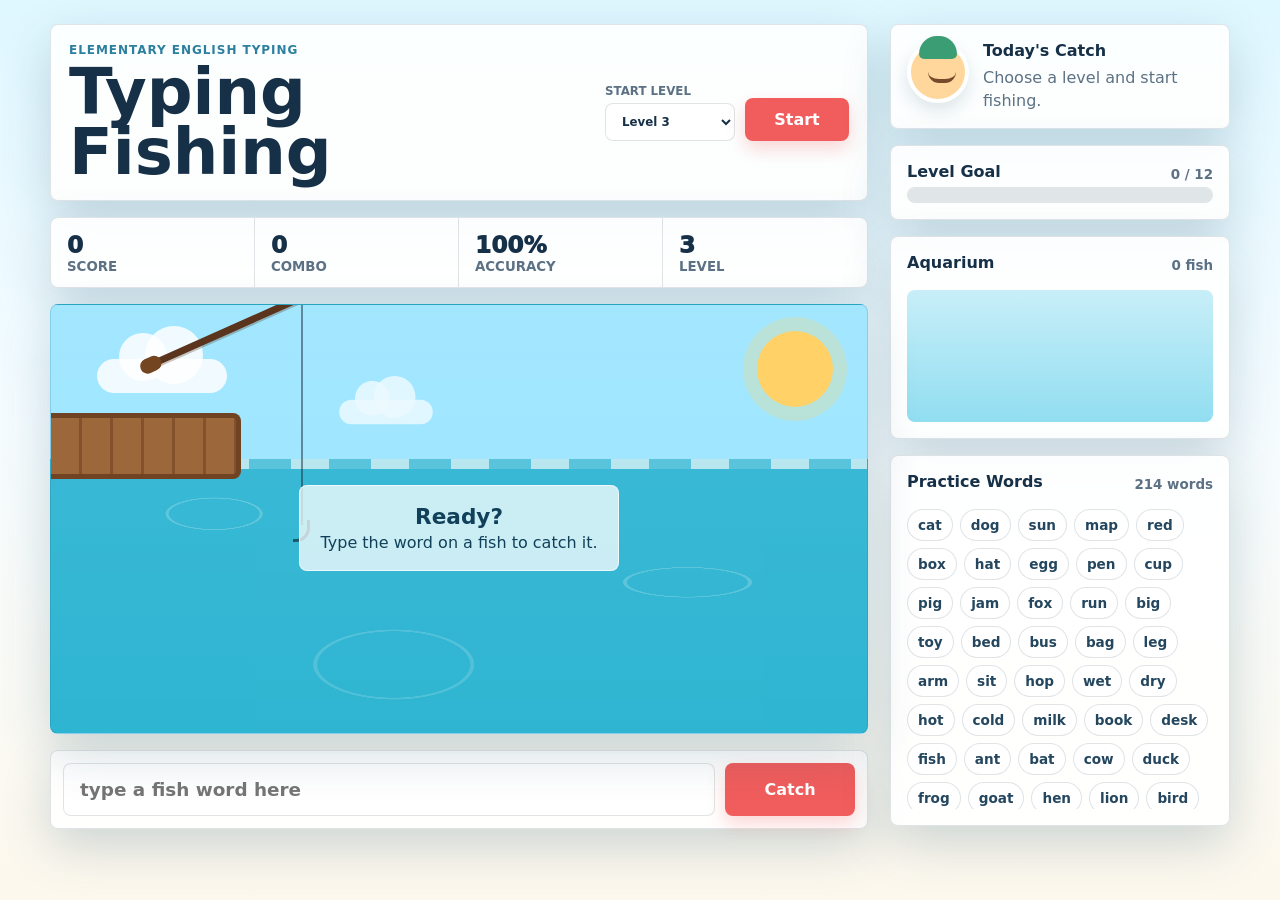
==== index.html @ 17076f61 "Add files via upload" ====
<!doctype html>
<html lang="ko">
  <head>
    <meta charset="UTF-8" />
    <meta name="viewport" content="width=device-width, initial-scale=1.0" />
    <title>Typing Fishing</title>
    <link rel="stylesheet" href="./styles.css" />
  </head>
  <body>
    <main class="app-shell">
      <section class="game-panel" aria-label="Typing fishing game">
        <header class="top-bar">
          <div>
            <p class="eyebrow">Elementary English Typing</p>
            <h1>Typing Fishing</h1>
          </div>
          <div class="controls">
            <label class="select-wrap">
              <span>Start Level</span>
              <select id="levelSelect">
                <option value="1">Level 1</option>
                <option value="3" selected>Level 3</option>
                <option value="5">Level 5</option>
              </select>
            </label>
            <button id="startButton" type="button">Start</button>
          </div>
        </header>

        <div class="score-row" aria-label="Game score">
          <div>
            <span id="scoreValue">0</span>
            <small>score</small>
          </div>
          <div>
            <span id="comboValue">0</span>
            <small>combo</small>
          </div>
          <div>
            <span id="accuracyValue">100%</span>
            <small>accuracy</small>
          </div>
          <div>
            <span id="levelValue">1</span>
            <small>level</small>
          </div>
        </div>

        <div class="pond" id="pond" aria-live="polite">
          <div class="sun"></div>
          <div class="cloud cloud-one"></div>
          <div class="cloud cloud-two"></div>
          <div class="pier">
            <div class="rod"></div>
            <div class="line"></div>
            <div class="hook"></div>
          </div>
          <div class="water-line"></div>
          <div class="ripples"></div>
          <div class="message-card" id="messageCard">
            <strong>Ready?</strong>
            <span>Type the word on a fish to catch it.</span>
          </div>
        </div>

        <form class="typing-box" id="typingForm" autocomplete="off">
          <input
            id="wordInput"
            name="word"
            type="text"
            inputmode="latin"
            autocapitalize="off"
            spellcheck="false"
            placeholder="type a fish word here"
            aria-label="Type the fish word"
          />
          <button type="submit">Catch</button>
        </form>
      </section>

      <aside class="side-panel" aria-label="Fishing progress">
        <section class="captain">
          <div class="avatar" aria-hidden="true">
            <span></span>
          </div>
          <div>
            <h2>Today&apos;s Catch</h2>
            <p id="feedbackText">Choose a level and start fishing.</p>
          </div>
        </section>

        <section class="level-card">
          <div class="section-title">
            <h2>Level Goal</h2>
            <span id="goalLabel">0 / 0</span>
          </div>
          <div class="progress-track" aria-label="Level progress">
            <div id="goalBar" class="progress-fill"></div>
          </div>
        </section>

        <section class="aquarium">
          <div class="section-title">
            <h2>Aquarium</h2>
            <span id="caughtCount">0 fish</span>
          </div>
          <div class="tank" id="tank" aria-label="Caught fish collection"></div>
        </section>

        <section class="word-bank">
          <div class="section-title">
            <h2>Practice Words</h2>
            <span id="wordLevelLabel">Normal</span>
          </div>
          <div id="wordBank" class="word-list"></div>
        </section>
      </aside>
    </main>

    <script src="./app.js"></script>
  </body>
</html>
---- styles.css ----
:root {
  color-scheme: light;
  --ink: #163047;
  --muted: #5c7184;
  --panel: rgba(255, 255, 255, 0.9);
  --line: rgba(22, 48, 71, 0.13);
  --sky: #9be5ff;
  --water: #2fb5d2;
  --water-dark: #137eac;
  --leaf: #57b96c;
  --coral: #ff6b6b;
  --gold: #ffd166;
  --purple: #8f75ff;
  --shadow: 0 18px 50px rgba(21, 68, 94, 0.2);
}

* {
  box-sizing: border-box;
}

body {
  min-height: 100vh;
  margin: 0;
  color: var(--ink);
  font-family:
    Inter, ui-sans-serif, system-ui, -apple-system, BlinkMacSystemFont, "Segoe UI",
    sans-serif;
  background:
    linear-gradient(180deg, #dff7ff 0%, #f5fcff 47%, #fdf8ed 100%);
}

button,
select,
input {
  font: inherit;
}

button {
  cursor: pointer;
}

.app-shell {
  display: grid;
  grid-template-columns: minmax(0, 1fr) 340px;
  align-items: start;
  gap: 22px;
  width: min(1180px, calc(100vw - 32px));
  margin: 0 auto;
  padding: 24px 0;
}

.game-panel,
.side-panel {
  min-width: 0;
}

.game-panel {
  display: grid;
  grid-template-rows: auto auto 430px auto;
  gap: 16px;
}

.top-bar,
.score-row,
.typing-box,
.captain,
.level-card,
.aquarium,
.word-bank {
  background: var(--panel);
  border: 1px solid var(--line);
  border-radius: 8px;
  box-shadow: var(--shadow);
}

.top-bar {
  display: flex;
  align-items: center;
  justify-content: space-between;
  gap: 18px;
  padding: 18px;
}

.eyebrow {
  margin: 0 0 5px;
  color: #2d7f9f;
  font-size: 0.75rem;
  font-weight: 800;
  letter-spacing: 0.08em;
  text-transform: uppercase;
}

h1,
h2,
p {
  margin-top: 0;
}

h1 {
  margin-bottom: 0;
  font-size: clamp(2rem, 5vw, 4rem);
  line-height: 0.94;
}

h2 {
  margin-bottom: 6px;
  font-size: 1rem;
}

.controls {
  display: flex;
  align-items: end;
  gap: 10px;
}

.select-wrap {
  display: grid;
  gap: 5px;
  color: var(--muted);
  font-size: 0.74rem;
  font-weight: 800;
  text-transform: uppercase;
}

select,
.typing-box input {
  border: 1px solid var(--line);
  border-radius: 8px;
  color: var(--ink);
  background: #fff;
}

select {
  min-width: 130px;
  padding: 10px 36px 10px 12px;
}

.controls button,
.typing-box button {
  border: 0;
  border-radius: 8px;
  color: #fff;
  background: #f15d5d;
  font-weight: 900;
  box-shadow: 0 8px 18px rgba(241, 93, 93, 0.25);
}

.controls button {
  min-width: 104px;
  padding: 12px 16px;
}

.score-row {
  display: grid;
  grid-template-columns: repeat(4, 1fr);
  overflow: hidden;
}

.score-row div {
  display: grid;
  gap: 1px;
  padding: 13px 16px;
  border-right: 1px solid var(--line);
}

.score-row div:last-child {
  border-right: 0;
}

.score-row span {
  font-size: 1.45rem;
  font-weight: 950;
}

.score-row small {
  color: var(--muted);
  font-weight: 800;
  text-transform: uppercase;
}

.pond {
  position: relative;
  height: 430px;
  min-height: 430px;
  overflow: hidden;
  border: 1px solid rgba(16, 96, 128, 0.18);
  border-radius: 8px;
  background:
    linear-gradient(180deg, rgba(255, 255, 255, 0.08), rgba(255, 255, 255, 0)),
    linear-gradient(180deg, var(--sky) 0 36%, var(--water) 36% 100%);
  box-shadow: var(--shadow);
}

.sun {
  position: absolute;
  top: 26px;
  right: 34px;
  width: 76px;
  aspect-ratio: 1;
  border-radius: 50%;
  background: var(--gold);
  box-shadow: 0 0 0 14px rgba(255, 209, 102, 0.25);
}

.cloud,
.cloud::before,
.cloud::after {
  position: absolute;
  border-radius: 999px;
  background: rgba(255, 255, 255, 0.85);
}

.cloud {
  width: 130px;
  height: 34px;
}

.cloud::before,
.cloud::after {
  content: "";
}

.cloud::before {
  left: 22px;
  bottom: 12px;
  width: 48px;
  height: 48px;
}

.cloud::after {
  right: 24px;
  bottom: 9px;
  width: 58px;
  height: 58px;
}

.cloud-one {
  top: 54px;
  left: 46px;
}

.cloud-two {
  top: 90px;
  left: 270px;
  transform: scale(0.72);
  opacity: 0.8;
}

.pier {
  position: absolute;
  left: 0;
  top: 108px;
  width: 190px;
  height: 66px;
  background:
    repeating-linear-gradient(90deg, #9c673a 0 28px, #83522c 28px 31px),
    #9c673a;
  border: 5px solid #704323;
  border-left: 0;
  border-radius: 0 8px 8px 0;
  z-index: 2;
}

.rod {
  position: absolute;
  left: 98px;
  top: -56px;
  width: 166px;
  height: 7px;
  border-radius: 99px;
  background: #5b341d;
  transform: rotate(-24deg);
  transform-origin: left center;
  box-shadow: 0 2px 0 rgba(76, 44, 22, 0.28);
}

.rod::before {
  content: "";
  position: absolute;
  left: -9px;
  top: -4px;
  width: 22px;
  height: 15px;
  border-radius: 999px;
  background: #744521;
}

.line {
  position: absolute;
  left: 250px;
  top: -119px;
  width: 2px;
  height: 226px;
  background: rgba(23, 47, 63, 0.5);
}

.hook {
  position: absolute;
  left: 242px;
  top: 102px;
  width: 17px;
  height: 22px;
  border: 3px solid rgba(23, 47, 63, 0.7);
  border-left: 0;
  border-top: 0;
  border-radius: 0 0 14px 0;
}

.water-line {
  position: absolute;
  top: 36%;
  left: 0;
  width: 100%;
  height: 10px;
  background: repeating-linear-gradient(
    90deg,
    rgba(255, 255, 255, 0.72) 0 38px,
    rgba(255, 255, 255, 0.18) 38px 80px
  );
  opacity: 0.9;
}

.ripples {
  position: absolute;
  inset: 36% 0 0;
  opacity: 0.38;
  background:
    radial-gradient(ellipse at 20% 20%, transparent 0 45px, rgba(255,255,255,0.55) 46px 48px, transparent 49px),
    radial-gradient(ellipse at 78% 45%, transparent 0 60px, rgba(255,255,255,0.52) 61px 64px, transparent 65px),
    radial-gradient(ellipse at 42% 75%, transparent 0 76px, rgba(255,255,255,0.42) 77px 80px, transparent 81px);
}

.message-card {
  position: absolute;
  left: 50%;
  top: 52%;
  display: grid;
  gap: 4px;
  width: min(320px, calc(100% - 32px));
  padding: 18px;
  border: 1px solid rgba(255, 255, 255, 0.65);
  border-radius: 8px;
  color: #11405a;
  text-align: center;
  background: rgba(255, 255, 255, 0.74);
  transform: translate(-50%, -50%);
  z-index: 5;
}

.message-card.hidden {
  display: none;
}

.message-card strong {
  font-size: 1.35rem;
}

.fish {
  position: absolute;
  z-index: 3;
  display: flex;
  align-items: center;
  justify-content: center;
  min-width: 108px;
  height: 54px;
  padding: 0 24px 0 28px;
  border-radius: 50% 46% 46% 50%;
  color: #11364d;
  font-size: 1.05rem;
  font-weight: 950;
  filter: drop-shadow(0 10px 12px rgba(6, 71, 92, 0.18));
  transition: transform 0.16s ease, opacity 0.16s ease;
}

.fish::before,
.fish::after {
  content: "";
  position: absolute;
}

.fish::before {
  right: -25px;
  width: 34px;
  height: 34px;
  clip-path: polygon(0 50%, 100% 5%, 78% 50%, 100% 95%);
  background: inherit;
}

.fish::after {
  left: 16px;
  top: 15px;
  width: 7px;
  height: 7px;
  border-radius: 50%;
  background: #173043;
  box-shadow: 10px 13px 0 -3px rgba(255, 255, 255, 0.58);
}

.fish.fish-shape-long {
  min-width: 142px;
  height: 46px;
  border-radius: 55% 42% 42% 55%;
}

.fish.fish-shape-round {
  min-width: 96px;
  height: 66px;
  padding-inline: 24px 18px;
  border-radius: 55% 48% 48% 55%;
}

.fish.fish-shape-spiky {
  min-width: 120px;
  border-radius: 46% 40% 46% 40%;
}

.fish.fish-shape-spiky::before {
  clip-path: polygon(0 50%, 100% 0, 82% 32%, 100% 50%, 82% 68%, 100% 100%);
}

.fish.fish-shape-flat {
  min-width: 132px;
  height: 42px;
  border-radius: 48% 44% 44% 48%;
}

.fish.fish-shape-flat::after {
  top: 12px;
}

.fish.fish-shape-tiny {
  min-width: 88px;
  height: 42px;
  padding-inline: 23px 18px;
  font-size: 0.92rem;
}

.fish.fish-shape-tiny::before {
  right: -19px;
  width: 27px;
  height: 27px;
}

.fish.fish-shape-big {
  min-width: 158px;
  height: 72px;
  padding-inline: 34px 28px;
  border-radius: 55% 46% 46% 55%;
  font-size: 1.08rem;
}

.fish-speed-slow {
  opacity: 0.9;
}

.fish-speed-fast {
  outline: 3px solid rgba(255, 255, 255, 0.45);
}

.fish-speed-quick {
  outline: 3px solid rgba(255, 255, 255, 0.68);
  box-shadow: 0 0 0 5px rgba(255, 209, 102, 0.2);
}

.fish-speed-quick::before {
  filter: brightness(1.08);
}

.fish.caught {
  transform: translateY(-55px) scale(1.16) rotate(-8deg);
  opacity: 0;
}

.typing-box {
  display: grid;
  grid-template-columns: minmax(0, 1fr) 130px;
  gap: 10px;
  padding: 12px;
}

.typing-box input {
  min-width: 0;
  padding: 15px 16px;
  font-size: 1.15rem;
  font-weight: 850;
  outline: none;
}

.typing-box input:focus {
  border-color: #1598bd;
  box-shadow: 0 0 0 4px rgba(21, 152, 189, 0.16);
}

.typing-box button {
  padding: 0 16px;
}

.side-panel {
  display: grid;
  align-content: start;
  gap: 16px;
}

.captain,
.level-card,
.aquarium,
.word-bank {
  padding: 16px;
}

.captain {
  display: flex;
  gap: 14px;
}

.avatar {
  position: relative;
  flex: 0 0 62px;
  width: 62px;
  height: 62px;
  border-radius: 50%;
  background: #ffd69b;
  border: 4px solid #fff;
  box-shadow: 0 8px 18px rgba(21, 68, 94, 0.14);
}

.avatar::before {
  content: "";
  position: absolute;
  left: 8px;
  right: 8px;
  top: -9px;
  height: 23px;
  border-radius: 28px 28px 8px 8px;
  background: #3b9d74;
}

.avatar span {
  position: absolute;
  left: 17px;
  top: 27px;
  width: 28px;
  height: 11px;
  border-bottom: 4px solid #744b2b;
  border-radius: 0 0 28px 28px;
}

.captain p {
  margin-bottom: 0;
  color: var(--muted);
  line-height: 1.45;
}

.section-title {
  display: flex;
  align-items: center;
  justify-content: space-between;
  gap: 12px;
}

.section-title span {
  color: var(--muted);
  font-size: 0.84rem;
  font-weight: 900;
}

.progress-track {
  height: 16px;
  overflow: hidden;
  border-radius: 999px;
  background: rgba(22, 48, 71, 0.12);
}

.progress-fill {
  width: 0%;
  height: 100%;
  border-radius: inherit;
  background: linear-gradient(90deg, #57b96c, #ffd166, #ff7b7b);
  transition: width 0.22s ease;
}

.tank {
  display: grid;
  grid-template-columns: repeat(4, 1fr);
  gap: 8px;
  min-height: 132px;
  margin-top: 12px;
  padding: 10px;
  border-radius: 8px;
  background:
    linear-gradient(180deg, rgba(255, 255, 255, 0.5), rgba(255, 255, 255, 0)),
    #91def1;
}

.mini-fish {
  display: grid;
  place-items: center;
  overflow: hidden;
  min-height: 42px;
  padding: 0 4px;
  border-radius: 50% 42% 42% 50%;
  color: #123447;
  font-size: 0.68rem;
  font-weight: 950;
  text-align: center;
  word-break: break-word;
}

.mini-fish.fish-shape-round {
  border-radius: 50%;
}

.mini-fish.fish-shape-flat,
.mini-fish.fish-shape-long {
  border-radius: 46% 36% 36% 46%;
}

.mini-fish.fish-shape-spiky {
  clip-path: polygon(0 15%, 78% 15%, 100% 50%, 78% 85%, 0 85%, 12% 50%);
  border-radius: 0;
}

.mini-fish.fish-speed-fast,
.mini-fish.fish-speed-quick {
  outline: 2px solid rgba(255, 255, 255, 0.65);
}

.word-list {
  display: flex;
  flex-wrap: wrap;
  gap: 7px;
  max-height: 300px;
  margin-top: 12px;
  padding-right: 4px;
  overflow-y: auto;
}

.word-list span {
  padding: 7px 10px;
  border: 1px solid var(--line);
  border-radius: 999px;
  color: #24475f;
  background: #fff;
  font-size: 0.85rem;
  font-weight: 850;
}

@media (max-width: 900px) {
  .app-shell {
    grid-template-columns: 1fr;
    width: min(100% - 20px, 720px);
    padding: 10px 0 20px;
  }

  .top-bar,
  .controls {
    align-items: stretch;
    flex-direction: column;
  }

  .controls {
    display: grid;
    grid-template-columns: 1fr 1fr;
  }

  select,
  .controls button {
    width: 100%;
  }

  .game-panel {
    grid-template-rows: auto auto 56vh auto;
  }

  .score-row {
    grid-template-columns: repeat(2, 1fr);
  }

  .score-row div:nth-child(2) {
    border-right: 0;
  }

  .score-row div:nth-child(-n + 2) {
    border-bottom: 1px solid var(--line);
  }

  .pond {
    height: 56vh;
    min-height: 360px;
  }

  .cloud-two {
    display: none;
  }

  .typing-box {
    grid-template-columns: 1fr;
  }

  .typing-box button {
    min-height: 50px;
  }
}

@media (prefers-reduced-motion: reduce) {
  *,
  *::before,
  *::after {
    scroll-behavior: auto !important;
    transition-duration: 0.01ms !important;
    animation-duration: 0.01ms !important;
    animation-iteration-count: 1 !important;
  }
}
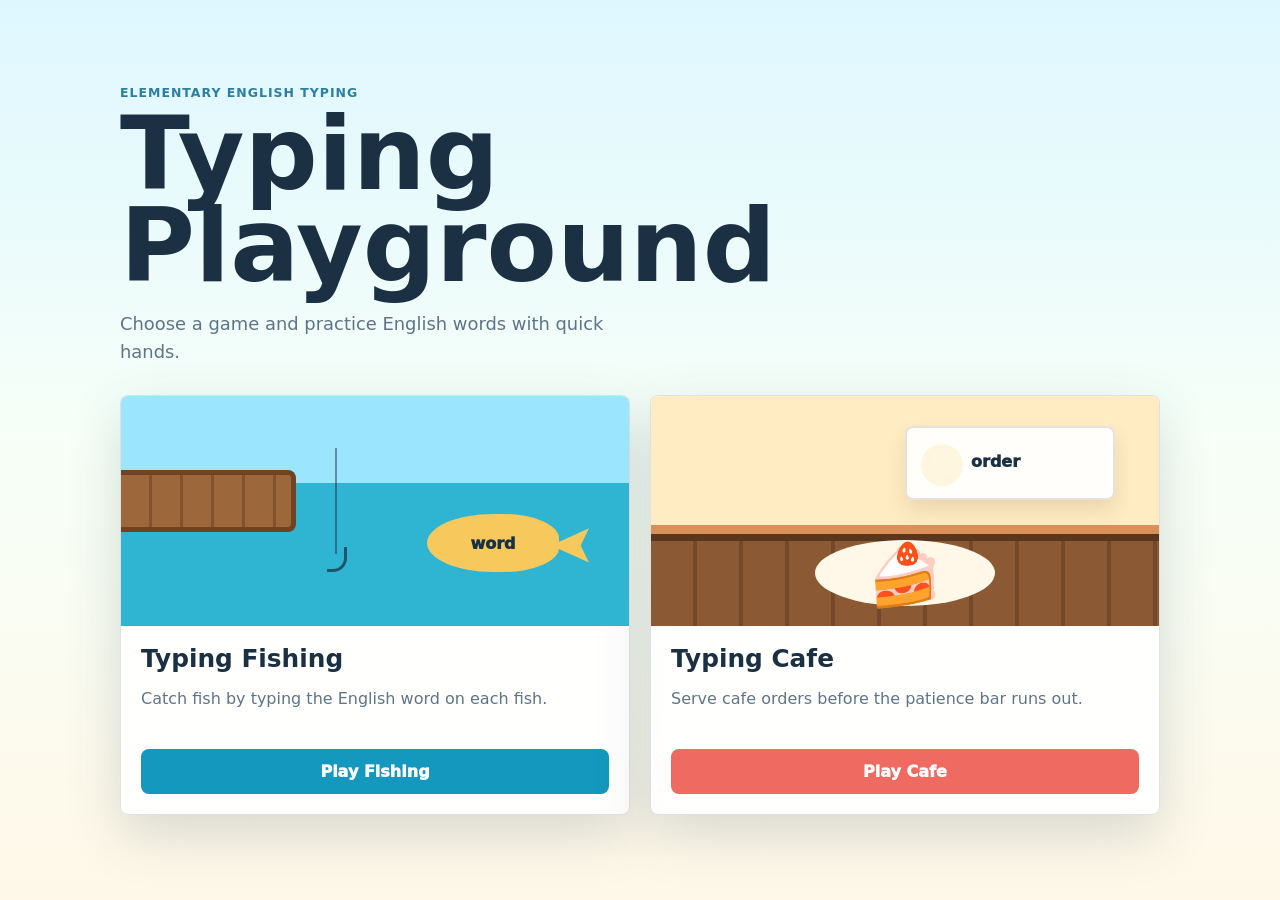
==== commit 34863106: "Add files via upload" ====
--- a/index.html
+++ b/index.html
@@ -3,120 +3,46 @@
   <head>
     <meta charset="UTF-8" />
     <meta name="viewport" content="width=device-width, initial-scale=1.0" />
-    <title>Typing Fishing</title>
+    <title>Typing Playground</title>
     <link rel="stylesheet" href="./styles.css" />
   </head>
   <body>
-    <main class="app-shell">
-      <section class="game-panel" aria-label="Typing fishing game">
-        <header class="top-bar">
-          <div>
-            <p class="eyebrow">Elementary English Typing</p>
-            <h1>Typing Fishing</h1>
-          </div>
-          <div class="controls">
-            <label class="select-wrap">
-              <span>Start Level</span>
-              <select id="levelSelect">
-                <option value="1">Level 1</option>
-                <option value="3" selected>Level 3</option>
-                <option value="5">Level 5</option>
-              </select>
-            </label>
-            <button id="startButton" type="button">Start</button>
-          </div>
-        </header>
+    <main class="home-shell">
+      <section class="hero" aria-label="Typing game selection">
+        <p class="eyebrow">Elementary English Typing</p>
+        <h1>Typing Playground</h1>
+        <p class="intro">Choose a game and practice English words with quick hands.</p>
 
-        <div class="score-row" aria-label="Game score">
-          <div>
-            <span id="scoreValue">0</span>
-            <small>score</small>
-          </div>
-          <div>
-            <span id="comboValue">0</span>
-            <small>combo</small>
-          </div>
-          <div>
-            <span id="accuracyValue">100%</span>
-            <small>accuracy</small>
-          </div>
-          <div>
-            <span id="levelValue">1</span>
-            <small>level</small>
-          </div>
+        <div class="game-grid">
+          <a class="game-card fishing-card" href="./fishing/index.html">
+            <span class="game-art" aria-hidden="true">
+              <span class="pond">
+                <span class="fish"></span>
+                <span class="hook"></span>
+              </span>
+            </span>
+            <span class="game-copy">
+              <strong>Typing Fishing</strong>
+              <span>Catch fish by typing the English word on each fish.</span>
+            </span>
+            <span class="play-label">Play Fishing</span>
+          </a>
+
+          <a class="game-card cafe-card" href="./cafe/index.html">
+            <span class="game-art" aria-hidden="true">
+              <span class="counter">
+                <span class="plate">🍰</span>
+                <span class="ticket"></span>
+              </span>
+            </span>
+            <span class="game-copy">
+              <strong>Typing Cafe</strong>
+              <span>Serve cafe orders before the patience bar runs out.</span>
+            </span>
+            <span class="play-label">Play Cafe</span>
+          </a>
         </div>
-
-        <div class="pond" id="pond" aria-live="polite">
-          <div class="sun"></div>
-          <div class="cloud cloud-one"></div>
-          <div class="cloud cloud-two"></div>
-          <div class="pier">
-            <div class="rod"></div>
-            <div class="line"></div>
-            <div class="hook"></div>
-          </div>
-          <div class="water-line"></div>
-          <div class="ripples"></div>
-          <div class="message-card" id="messageCard">
-            <strong>Ready?</strong>
-            <span>Type the word on a fish to catch it.</span>
-          </div>
-        </div>
-
-        <form class="typing-box" id="typingForm" autocomplete="off">
-          <input
-            id="wordInput"
-            name="word"
-            type="text"
-            inputmode="latin"
-            autocapitalize="off"
-            spellcheck="false"
-            placeholder="type a fish word here"
-            aria-label="Type the fish word"
-          />
-          <button type="submit">Catch</button>
-        </form>
       </section>
-
-      <aside class="side-panel" aria-label="Fishing progress">
-        <section class="captain">
-          <div class="avatar" aria-hidden="true">
-            <span></span>
-          </div>
-          <div>
-            <h2>Today&apos;s Catch</h2>
-            <p id="feedbackText">Choose a level and start fishing.</p>
-          </div>
-        </section>
-
-        <section class="level-card">
-          <div class="section-title">
-            <h2>Level Goal</h2>
-            <span id="goalLabel">0 / 0</span>
-          </div>
-          <div class="progress-track" aria-label="Level progress">
-            <div id="goalBar" class="progress-fill"></div>
-          </div>
-        </section>
-
-        <section class="aquarium">
-          <div class="section-title">
-            <h2>Aquarium</h2>
-            <span id="caughtCount">0 fish</span>
-          </div>
-          <div class="tank" id="tank" aria-label="Caught fish collection"></div>
-        </section>
-
-        <section class="word-bank">
-          <div class="section-title">
-            <h2>Practice Words</h2>
-            <span id="wordLevelLabel">Normal</span>
-          </div>
-          <div id="wordBank" class="word-list"></div>
-        </section>
-      </aside>
     </main>
-
-    <script src="./app.js"></script>
   </body>
 </html>
--- a/styles.css
+++ b/styles.css
@@ -1,17 +1,14 @@
 :root {
   color-scheme: light;
-  --ink: #163047;
-  --muted: #5c7184;
+  --ink: #1b3043;
+  --muted: #617486;
   --panel: rgba(255, 255, 255, 0.9);
-  --line: rgba(22, 48, 71, 0.13);
-  --sky: #9be5ff;
-  --water: #2fb5d2;
-  --water-dark: #137eac;
-  --leaf: #57b96c;
-  --coral: #ff6b6b;
-  --gold: #ffd166;
-  --purple: #8f75ff;
-  --shadow: 0 18px 50px rgba(21, 68, 94, 0.2);
+  --line: rgba(27, 48, 67, 0.14);
+  --coral: #ef6a61;
+  --mint: #53b99a;
+  --sky: #87d9f0;
+  --gold: #f7c85b;
+  --shadow: 0 20px 54px rgba(46, 73, 83, 0.18);
 }
 
 * {
@@ -26,278 +23,142 @@
     Inter, ui-sans-serif, system-ui, -apple-system, BlinkMacSystemFont, "Segoe UI",
     sans-serif;
   background:
-    linear-gradient(180deg, #dff7ff 0%, #f5fcff 47%, #fdf8ed 100%);
-}
-
-button,
-select,
-input {
-  font: inherit;
-}
-
-button {
-  cursor: pointer;
-}
-
-.app-shell {
-  display: grid;
-  grid-template-columns: minmax(0, 1fr) 340px;
-  align-items: start;
-  gap: 22px;
-  width: min(1180px, calc(100vw - 32px));
-  margin: 0 auto;
-  padding: 24px 0;
-}
-
-.game-panel,
-.side-panel {
-  min-width: 0;
-}
-
-.game-panel {
-  display: grid;
-  grid-template-rows: auto auto 430px auto;
-  gap: 16px;
-}
-
-.top-bar,
-.score-row,
-.typing-box,
-.captain,
-.level-card,
-.aquarium,
-.word-bank {
-  background: var(--panel);
+    linear-gradient(180deg, #def7ff 0%, #f6fff8 48%, #fff8e8 100%);
+}
+
+.home-shell {
+  display: grid;
+  place-items: center;
+  min-height: 100vh;
+  padding: 28px 16px;
+}
+
+.hero {
+  width: min(1040px, 100%);
+}
+
+.eyebrow {
+  margin: 0 0 8px;
+  color: #2d7f9f;
+  font-size: 0.78rem;
+  font-weight: 850;
+  letter-spacing: 0.08em;
+  text-transform: uppercase;
+}
+
+h1 {
+  margin: 0;
+  font-size: clamp(2.7rem, 8vw, 6.5rem);
+  line-height: 0.9;
+}
+
+.intro {
+  max-width: 520px;
+  margin: 18px 0 30px;
+  color: var(--muted);
+  font-size: 1.12rem;
+  line-height: 1.55;
+}
+
+.game-grid {
+  display: grid;
+  grid-template-columns: repeat(2, minmax(0, 1fr));
+  gap: 20px;
+}
+
+.game-card {
+  display: grid;
+  grid-template-rows: 230px auto auto;
+  min-height: 420px;
+  overflow: hidden;
   border: 1px solid var(--line);
   border-radius: 8px;
+  color: inherit;
+  text-decoration: none;
+  background: var(--panel);
   box-shadow: var(--shadow);
-}
-
-.top-bar {
-  display: flex;
-  align-items: center;
-  justify-content: space-between;
-  gap: 18px;
-  padding: 18px;
-}
-
-.eyebrow {
-  margin: 0 0 5px;
-  color: #2d7f9f;
-  font-size: 0.75rem;
-  font-weight: 800;
-  letter-spacing: 0.08em;
-  text-transform: uppercase;
-}
-
-h1,
-h2,
-p {
-  margin-top: 0;
-}
-
-h1 {
-  margin-bottom: 0;
-  font-size: clamp(2rem, 5vw, 4rem);
-  line-height: 0.94;
-}
-
-h2 {
-  margin-bottom: 6px;
-  font-size: 1rem;
-}
-
-.controls {
-  display: flex;
-  align-items: end;
-  gap: 10px;
-}
-
-.select-wrap {
-  display: grid;
-  gap: 5px;
-  color: var(--muted);
-  font-size: 0.74rem;
-  font-weight: 800;
-  text-transform: uppercase;
-}
-
-select,
-.typing-box input {
-  border: 1px solid var(--line);
-  border-radius: 8px;
-  color: var(--ink);
-  background: #fff;
-}
-
-select {
-  min-width: 130px;
-  padding: 10px 36px 10px 12px;
-}
-
-.controls button,
-.typing-box button {
-  border: 0;
-  border-radius: 8px;
-  color: #fff;
-  background: #f15d5d;
-  font-weight: 900;
-  box-shadow: 0 8px 18px rgba(241, 93, 93, 0.25);
-}
-
-.controls button {
-  min-width: 104px;
-  padding: 12px 16px;
-}
-
-.score-row {
-  display: grid;
-  grid-template-columns: repeat(4, 1fr);
+  transition: transform 0.18s ease, box-shadow 0.18s ease;
+}
+
+.game-card:hover {
+  transform: translateY(-4px);
+  box-shadow: 0 24px 64px rgba(46, 73, 83, 0.23);
+}
+
+.game-art {
+  position: relative;
   overflow: hidden;
 }
 
-.score-row div {
-  display: grid;
-  gap: 1px;
-  padding: 13px 16px;
-  border-right: 1px solid var(--line);
-}
-
-.score-row div:last-child {
-  border-right: 0;
-}
-
-.score-row span {
-  font-size: 1.45rem;
-  font-weight: 950;
-}
-
-.score-row small {
-  color: var(--muted);
-  font-weight: 800;
-  text-transform: uppercase;
+.fishing-card .game-art {
+  background: linear-gradient(180deg, #9be5ff 0 38%, #2fb5d2 38% 100%);
 }
 
 .pond {
-  position: relative;
-  height: 430px;
-  min-height: 430px;
-  overflow: hidden;
-  border: 1px solid rgba(16, 96, 128, 0.18);
-  border-radius: 8px;
-  background:
-    linear-gradient(180deg, rgba(255, 255, 255, 0.08), rgba(255, 255, 255, 0)),
-    linear-gradient(180deg, var(--sky) 0 36%, var(--water) 36% 100%);
-  box-shadow: var(--shadow);
-}
-
-.sun {
-  position: absolute;
-  top: 26px;
-  right: 34px;
-  width: 76px;
-  aspect-ratio: 1;
-  border-radius: 50%;
-  background: var(--gold);
-  box-shadow: 0 0 0 14px rgba(255, 209, 102, 0.25);
-}
-
-.cloud,
-.cloud::before,
-.cloud::after {
-  position: absolute;
-  border-radius: 999px;
-  background: rgba(255, 255, 255, 0.85);
-}
-
-.cloud {
-  width: 130px;
-  height: 34px;
-}
-
-.cloud::before,
-.cloud::after {
-  content: "";
-}
-
-.cloud::before {
-  left: 22px;
-  bottom: 12px;
-  width: 48px;
-  height: 48px;
-}
-
-.cloud::after {
-  right: 24px;
-  bottom: 9px;
-  width: 58px;
-  height: 58px;
-}
-
-.cloud-one {
-  top: 54px;
-  left: 46px;
-}
-
-.cloud-two {
-  top: 90px;
-  left: 270px;
-  transform: scale(0.72);
-  opacity: 0.8;
-}
-
-.pier {
+  position: absolute;
+  inset: 0;
+}
+
+.pond::before {
+  content: "";
   position: absolute;
   left: 0;
-  top: 108px;
-  width: 190px;
-  height: 66px;
+  top: 74px;
+  width: 170px;
+  height: 52px;
+  border: 5px solid #704323;
+  border-left: 0;
+  border-radius: 0 8px 8px 0;
   background:
     repeating-linear-gradient(90deg, #9c673a 0 28px, #83522c 28px 31px),
     #9c673a;
-  border: 5px solid #704323;
-  border-left: 0;
-  border-radius: 0 8px 8px 0;
-  z-index: 2;
-}
-
-.rod {
-  position: absolute;
-  left: 98px;
-  top: -56px;
-  width: 166px;
-  height: 7px;
-  border-radius: 99px;
-  background: #5b341d;
-  transform: rotate(-24deg);
-  transform-origin: left center;
-  box-shadow: 0 2px 0 rgba(76, 44, 22, 0.28);
-}
-
-.rod::before {
-  content: "";
-  position: absolute;
-  left: -9px;
-  top: -4px;
-  width: 22px;
-  height: 15px;
-  border-radius: 999px;
-  background: #744521;
-}
-
-.line {
-  position: absolute;
-  left: 250px;
-  top: -119px;
+}
+
+.fish {
+  position: absolute;
+  right: 70px;
+  bottom: 54px;
+  width: 132px;
+  height: 58px;
+  border-radius: 50% 42% 42% 50%;
+  background: var(--gold);
+}
+
+.fish::before {
+  content: "";
+  position: absolute;
+  right: -30px;
+  top: 12px;
+  width: 38px;
+  height: 38px;
+  clip-path: polygon(0 50%, 100% 5%, 78% 50%, 100% 95%);
+  background: inherit;
+}
+
+.fish::after {
+  content: "word";
+  position: absolute;
+  inset: 0;
+  display: grid;
+  place-items: center;
+  color: #173043;
+  font-weight: 950;
+}
+
+.hook {
+  position: absolute;
+  left: 214px;
+  top: 52px;
   width: 2px;
-  height: 226px;
-  background: rgba(23, 47, 63, 0.5);
-}
-
-.hook {
-  position: absolute;
-  left: 242px;
-  top: 102px;
+  height: 106px;
+  background: rgba(23, 47, 63, 0.48);
+}
+
+.hook::after {
+  content: "";
+  position: absolute;
+  left: -8px;
+  bottom: -18px;
   width: 17px;
   height: 22px;
   border: 3px solid rgba(23, 47, 63, 0.7);
@@ -306,409 +167,104 @@
   border-radius: 0 0 14px 0;
 }
 
-.water-line {
-  position: absolute;
-  top: 36%;
-  left: 0;
-  width: 100%;
-  height: 10px;
-  background: repeating-linear-gradient(
-    90deg,
-    rgba(255, 255, 255, 0.72) 0 38px,
-    rgba(255, 255, 255, 0.18) 38px 80px
-  );
-  opacity: 0.9;
-}
-
-.ripples {
-  position: absolute;
-  inset: 36% 0 0;
-  opacity: 0.38;
+.cafe-card .game-art {
+  background: linear-gradient(180deg, #ffecc2 0 56%, #d99158 56% 100%);
+}
+
+.counter {
+  position: absolute;
+  inset: auto 0 0;
+  height: 92px;
+  border-top: 7px solid #59371f;
   background:
-    radial-gradient(ellipse at 20% 20%, transparent 0 45px, rgba(255,255,255,0.55) 46px 48px, transparent 49px),
-    radial-gradient(ellipse at 78% 45%, transparent 0 60px, rgba(255,255,255,0.52) 61px 64px, transparent 65px),
-    radial-gradient(ellipse at 42% 75%, transparent 0 76px, rgba(255,255,255,0.42) 77px 80px, transparent 81px);
-}
-
-.message-card {
+    repeating-linear-gradient(90deg, #8b5a35 0 42px, #75482a 42px 46px),
+    #8b5a35;
+}
+
+.plate {
   position: absolute;
   left: 50%;
-  top: 52%;
-  display: grid;
-  gap: 4px;
-  width: min(320px, calc(100% - 32px));
-  padding: 18px;
-  border: 1px solid rgba(255, 255, 255, 0.65);
+  bottom: 20px;
+  display: grid;
+  place-items: center;
+  width: 180px;
+  height: 66px;
+  border-radius: 50%;
+  background: #fff7e8;
+  font-size: 3.8rem;
+  transform: translateX(-50%);
+}
+
+.ticket {
+  position: absolute;
+  right: 44px;
+  bottom: 126px;
+  width: 210px;
+  height: 74px;
+  border: 2px solid rgba(89, 55, 31, 0.14);
   border-radius: 8px;
-  color: #11405a;
-  text-align: center;
-  background: rgba(255, 255, 255, 0.74);
-  transform: translate(-50%, -50%);
-  z-index: 5;
-}
-
-.message-card.hidden {
-  display: none;
-}
-
-.message-card strong {
-  font-size: 1.35rem;
-}
-
-.fish {
-  position: absolute;
-  z-index: 3;
-  display: flex;
-  align-items: center;
-  justify-content: center;
-  min-width: 108px;
-  height: 54px;
-  padding: 0 24px 0 28px;
-  border-radius: 50% 46% 46% 50%;
-  color: #11364d;
-  font-size: 1.05rem;
+  background: rgba(255, 255, 255, 0.92);
+  box-shadow: 0 10px 20px rgba(89, 55, 31, 0.12);
+}
+
+.ticket::before {
+  content: "order";
+  position: absolute;
+  left: 64px;
+  top: 24px;
+  color: var(--ink);
   font-weight: 950;
-  filter: drop-shadow(0 10px 12px rgba(6, 71, 92, 0.18));
-  transition: transform 0.16s ease, opacity 0.16s ease;
-}
-
-.fish::before,
-.fish::after {
-  content: "";
-  position: absolute;
-}
-
-.fish::before {
-  right: -25px;
-  width: 34px;
-  height: 34px;
-  clip-path: polygon(0 50%, 100% 5%, 78% 50%, 100% 95%);
-  background: inherit;
-}
-
-.fish::after {
-  left: 16px;
-  top: 15px;
-  width: 7px;
-  height: 7px;
+}
+
+.ticket::after {
+  content: "";
+  position: absolute;
+  left: 14px;
+  top: 16px;
+  width: 42px;
+  height: 42px;
   border-radius: 50%;
-  background: #173043;
-  box-shadow: 10px 13px 0 -3px rgba(255, 255, 255, 0.58);
-}
-
-.fish.fish-shape-long {
-  min-width: 142px;
-  height: 46px;
-  border-radius: 55% 42% 42% 55%;
-}
-
-.fish.fish-shape-round {
-  min-width: 96px;
-  height: 66px;
-  padding-inline: 24px 18px;
-  border-radius: 55% 48% 48% 55%;
-}
-
-.fish.fish-shape-spiky {
-  min-width: 120px;
-  border-radius: 46% 40% 46% 40%;
-}
-
-.fish.fish-shape-spiky::before {
-  clip-path: polygon(0 50%, 100% 0, 82% 32%, 100% 50%, 82% 68%, 100% 100%);
-}
-
-.fish.fish-shape-flat {
-  min-width: 132px;
-  height: 42px;
-  border-radius: 48% 44% 44% 48%;
-}
-
-.fish.fish-shape-flat::after {
-  top: 12px;
-}
-
-.fish.fish-shape-tiny {
-  min-width: 88px;
-  height: 42px;
-  padding-inline: 23px 18px;
-  font-size: 0.92rem;
-}
-
-.fish.fish-shape-tiny::before {
-  right: -19px;
-  width: 27px;
-  height: 27px;
-}
-
-.fish.fish-shape-big {
-  min-width: 158px;
-  height: 72px;
-  padding-inline: 34px 28px;
-  border-radius: 55% 46% 46% 55%;
-  font-size: 1.08rem;
-}
-
-.fish-speed-slow {
-  opacity: 0.9;
-}
-
-.fish-speed-fast {
-  outline: 3px solid rgba(255, 255, 255, 0.45);
-}
-
-.fish-speed-quick {
-  outline: 3px solid rgba(255, 255, 255, 0.68);
-  box-shadow: 0 0 0 5px rgba(255, 209, 102, 0.2);
-}
-
-.fish-speed-quick::before {
-  filter: brightness(1.08);
-}
-
-.fish.caught {
-  transform: translateY(-55px) scale(1.16) rotate(-8deg);
-  opacity: 0;
-}
-
-.typing-box {
-  display: grid;
-  grid-template-columns: minmax(0, 1fr) 130px;
-  gap: 10px;
-  padding: 12px;
-}
-
-.typing-box input {
-  min-width: 0;
-  padding: 15px 16px;
-  font-size: 1.15rem;
-  font-weight: 850;
-  outline: none;
-}
-
-.typing-box input:focus {
-  border-color: #1598bd;
-  box-shadow: 0 0 0 4px rgba(21, 152, 189, 0.16);
-}
-
-.typing-box button {
-  padding: 0 16px;
-}
-
-.side-panel {
-  display: grid;
-  align-content: start;
-  gap: 16px;
-}
-
-.captain,
-.level-card,
-.aquarium,
-.word-bank {
-  padding: 16px;
-}
-
-.captain {
-  display: flex;
-  gap: 14px;
-}
-
-.avatar {
-  position: relative;
-  flex: 0 0 62px;
-  width: 62px;
-  height: 62px;
-  border-radius: 50%;
-  background: #ffd69b;
-  border: 4px solid #fff;
-  box-shadow: 0 8px 18px rgba(21, 68, 94, 0.14);
-}
-
-.avatar::before {
-  content: "";
-  position: absolute;
-  left: 8px;
-  right: 8px;
-  top: -9px;
-  height: 23px;
-  border-radius: 28px 28px 8px 8px;
-  background: #3b9d74;
-}
-
-.avatar span {
-  position: absolute;
-  left: 17px;
-  top: 27px;
-  width: 28px;
-  height: 11px;
-  border-bottom: 4px solid #744b2b;
-  border-radius: 0 0 28px 28px;
-}
-
-.captain p {
-  margin-bottom: 0;
+  background: #fff6df;
+}
+
+.game-copy {
+  display: grid;
+  gap: 8px;
+  padding: 20px 20px 10px;
+}
+
+.game-copy strong {
+  font-size: 1.55rem;
+  line-height: 1.05;
+}
+
+.game-copy span {
   color: var(--muted);
   line-height: 1.45;
 }
 
-.section-title {
-  display: flex;
-  align-items: center;
-  justify-content: space-between;
-  gap: 12px;
-}
-
-.section-title span {
-  color: var(--muted);
-  font-size: 0.84rem;
-  font-weight: 900;
-}
-
-.progress-track {
-  height: 16px;
-  overflow: hidden;
-  border-radius: 999px;
-  background: rgba(22, 48, 71, 0.12);
-}
-
-.progress-fill {
-  width: 0%;
-  height: 100%;
-  border-radius: inherit;
-  background: linear-gradient(90deg, #57b96c, #ffd166, #ff7b7b);
-  transition: width 0.22s ease;
-}
-
-.tank {
-  display: grid;
-  grid-template-columns: repeat(4, 1fr);
-  gap: 8px;
-  min-height: 132px;
-  margin-top: 12px;
-  padding: 10px;
+.play-label {
+  align-self: end;
+  margin: 10px 20px 20px;
+  padding: 13px 16px;
   border-radius: 8px;
-  background:
-    linear-gradient(180deg, rgba(255, 255, 255, 0.5), rgba(255, 255, 255, 0)),
-    #91def1;
-}
-
-.mini-fish {
-  display: grid;
-  place-items: center;
-  overflow: hidden;
-  min-height: 42px;
-  padding: 0 4px;
-  border-radius: 50% 42% 42% 50%;
-  color: #123447;
-  font-size: 0.68rem;
+  color: #fff;
+  background: var(--coral);
   font-weight: 950;
   text-align: center;
-  word-break: break-word;
-}
-
-.mini-fish.fish-shape-round {
-  border-radius: 50%;
-}
-
-.mini-fish.fish-shape-flat,
-.mini-fish.fish-shape-long {
-  border-radius: 46% 36% 36% 46%;
-}
-
-.mini-fish.fish-shape-spiky {
-  clip-path: polygon(0 15%, 78% 15%, 100% 50%, 78% 85%, 0 85%, 12% 50%);
-  border-radius: 0;
-}
-
-.mini-fish.fish-speed-fast,
-.mini-fish.fish-speed-quick {
-  outline: 2px solid rgba(255, 255, 255, 0.65);
-}
-
-.word-list {
-  display: flex;
-  flex-wrap: wrap;
-  gap: 7px;
-  max-height: 300px;
-  margin-top: 12px;
-  padding-right: 4px;
-  overflow-y: auto;
-}
-
-.word-list span {
-  padding: 7px 10px;
-  border: 1px solid var(--line);
-  border-radius: 999px;
-  color: #24475f;
-  background: #fff;
-  font-size: 0.85rem;
-  font-weight: 850;
-}
-
-@media (max-width: 900px) {
-  .app-shell {
-    grid-template-columns: 1fr;
-    width: min(100% - 20px, 720px);
-    padding: 10px 0 20px;
-  }
-
-  .top-bar,
-  .controls {
-    align-items: stretch;
-    flex-direction: column;
-  }
-
-  .controls {
-    display: grid;
-    grid-template-columns: 1fr 1fr;
-  }
-
-  select,
-  .controls button {
-    width: 100%;
-  }
-
-  .game-panel {
-    grid-template-rows: auto auto 56vh auto;
-  }
-
-  .score-row {
-    grid-template-columns: repeat(2, 1fr);
-  }
-
-  .score-row div:nth-child(2) {
-    border-right: 0;
-  }
-
-  .score-row div:nth-child(-n + 2) {
-    border-bottom: 1px solid var(--line);
-  }
-
-  .pond {
-    height: 56vh;
-    min-height: 360px;
-  }
-
-  .cloud-two {
-    display: none;
-  }
-
-  .typing-box {
+}
+
+.fishing-card .play-label {
+  background: #1598bd;
+}
+
+@media (max-width: 760px) {
+  .game-grid {
     grid-template-columns: 1fr;
   }
 
-  .typing-box button {
-    min-height: 50px;
+  .game-card {
+    grid-template-rows: 190px auto auto;
+    min-height: 370px;
   }
 }
-
-@media (prefers-reduced-motion: reduce) {
-  *,
-  *::before,
-  *::after {
-    scroll-behavior: auto !important;
-    transition-duration: 0.01ms !important;
-    animation-duration: 0.01ms !important;
-    animation-iteration-count: 1 !important;
-  }
-}
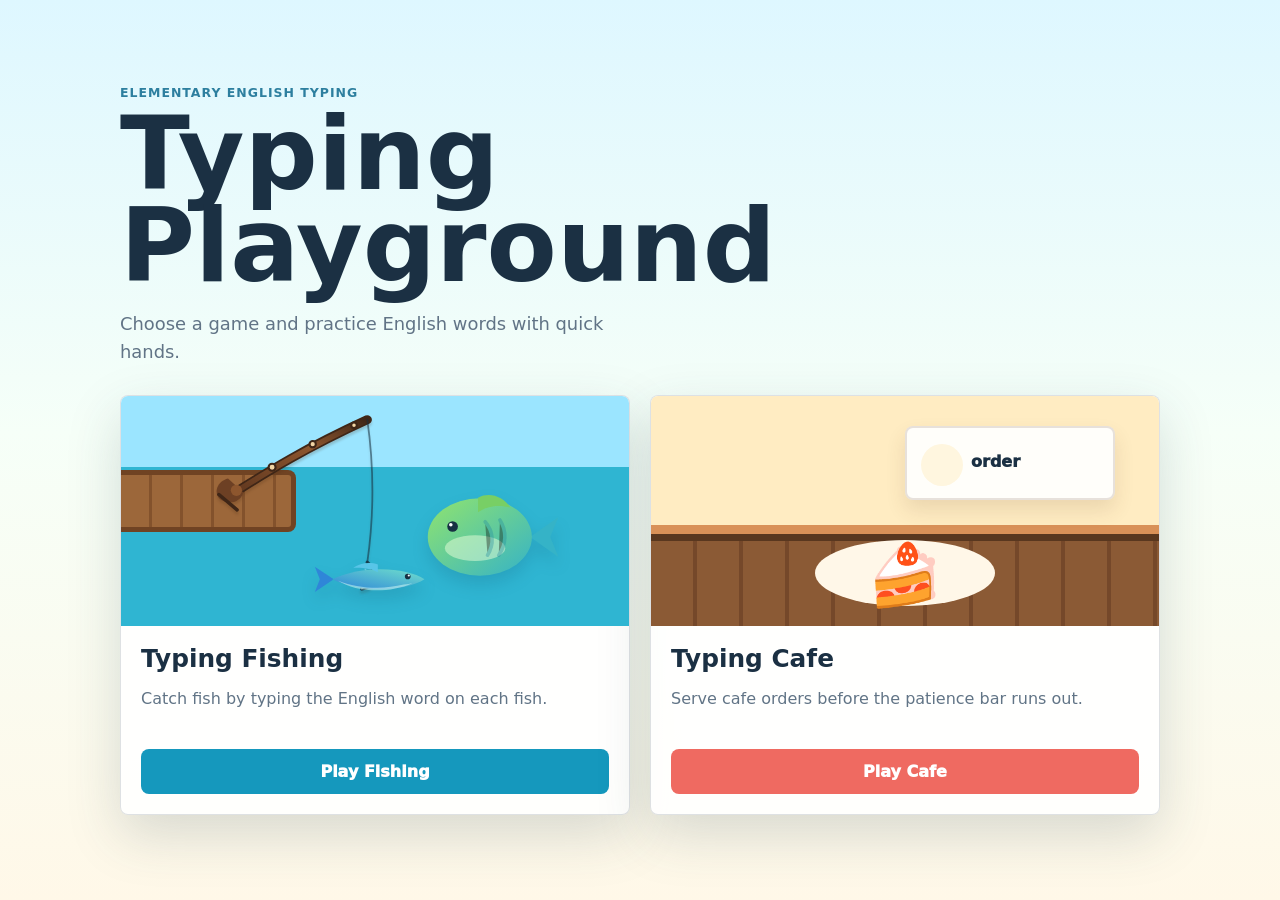
==== commit d1447fa4: "Add files via upload" ====
--- a/index.html
+++ b/index.html
@@ -17,8 +17,9 @@
           <a class="game-card fishing-card" href="./fishing/index.html">
             <span class="game-art" aria-hidden="true">
               <span class="pond">
-                <span class="fish"></span>
-                <span class="hook"></span>
+                <img class="home-rod" src="./fishing/assets/fishing-rod.svg" alt="" />
+                <img class="home-fish home-fish-one" src="./fishing/assets/fish-round.svg" alt="" />
+                <img class="home-fish home-fish-two" src="./fishing/assets/fish-flat.svg" alt="" />
               </span>
             </span>
             <span class="game-copy">
--- a/styles.css
+++ b/styles.css
@@ -91,7 +91,7 @@
 }
 
 .fishing-card .game-art {
-  background: linear-gradient(180deg, #9be5ff 0 38%, #2fb5d2 38% 100%);
+  background: linear-gradient(180deg, #9be5ff 0 31%, #2fb5d2 31% 100%);
 }
 
 .pond {
@@ -114,57 +114,33 @@
     #9c673a;
 }
 
-.fish {
-  position: absolute;
-  right: 70px;
-  bottom: 54px;
-  width: 132px;
-  height: 58px;
-  border-radius: 50% 42% 42% 50%;
-  background: var(--gold);
-}
-
-.fish::before {
-  content: "";
-  position: absolute;
-  right: -30px;
-  top: 12px;
-  width: 38px;
-  height: 38px;
-  clip-path: polygon(0 50%, 100% 5%, 78% 50%, 100% 95%);
-  background: inherit;
-}
-
-.fish::after {
-  content: "word";
-  position: absolute;
-  inset: 0;
-  display: grid;
-  place-items: center;
-  color: #173043;
-  font-weight: 950;
-}
-
-.hook {
-  position: absolute;
-  left: 214px;
-  top: 52px;
-  width: 2px;
-  height: 106px;
-  background: rgba(23, 47, 63, 0.48);
-}
-
-.hook::after {
-  content: "";
-  position: absolute;
-  left: -8px;
-  bottom: -18px;
-  width: 17px;
-  height: 22px;
-  border: 3px solid rgba(23, 47, 63, 0.7);
-  border-left: 0;
-  border-top: 0;
-  border-radius: 0 0 14px 0;
+.home-rod {
+  position: absolute;
+  left: 86px;
+  top: 10px;
+  width: 210px;
+  height: 218px;
+  object-fit: contain;
+  filter: drop-shadow(0 3px 1px rgba(76, 44, 22, 0.2));
+}
+
+.home-fish {
+  position: absolute;
+  object-fit: contain;
+  filter: drop-shadow(0 9px 8px rgba(6, 71, 92, 0.16));
+}
+
+.home-fish-one {
+  right: 64px;
+  bottom: 42px;
+  width: 142px;
+}
+
+.home-fish-two {
+  left: 190px;
+  bottom: 28px;
+  width: 118px;
+  transform: scaleX(-1);
 }
 
 .cafe-card .game-art {
